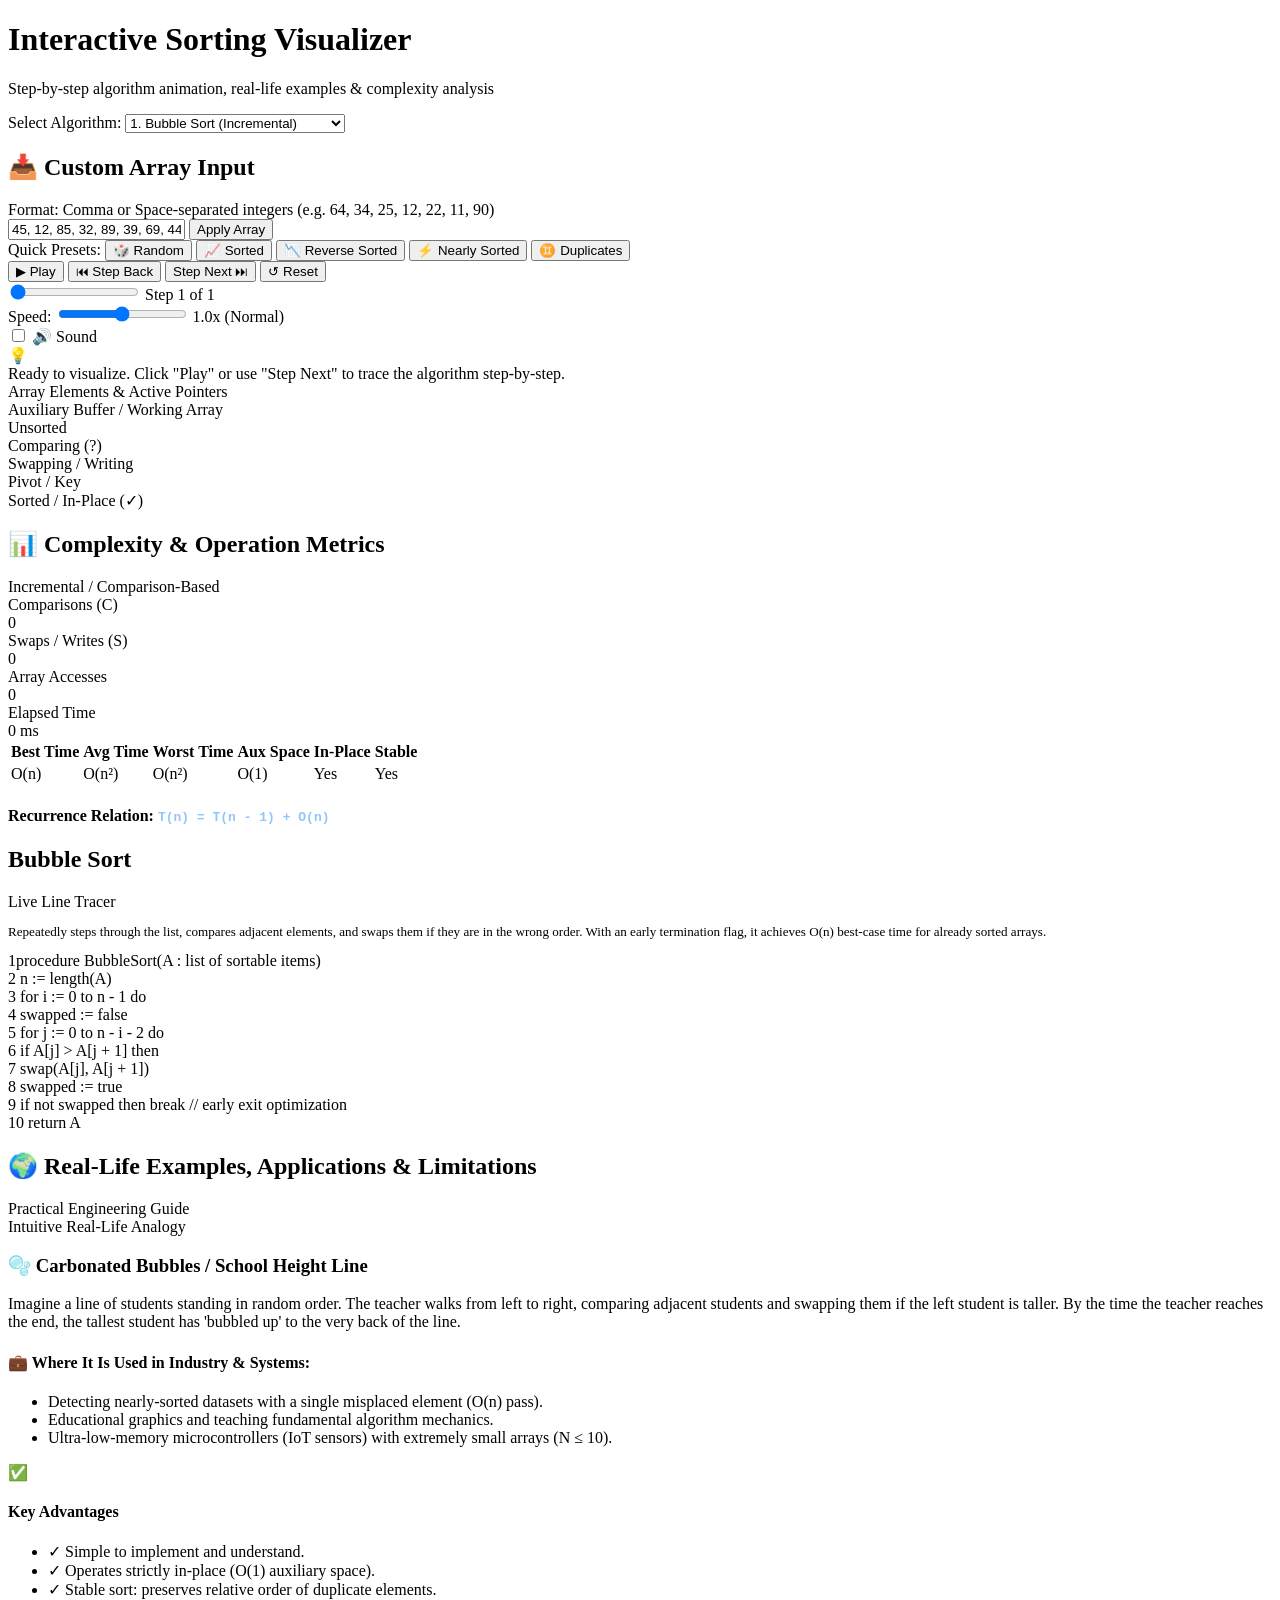
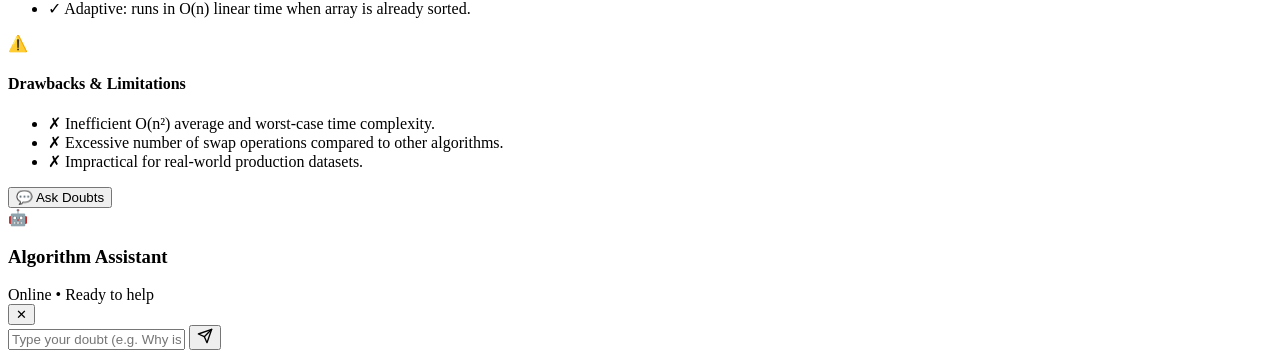
==== index.html @ 0fc467fa "Initial commit" ====
<!DOCTYPE html>
<html lang="en">
<head>
  <meta charset="UTF-8">
  <meta name="viewport" content="width=device-width, initial-scale=1.0">
  <title>Interactive Sorting Visualizer</title>
  <link rel="stylesheet" href="css/style.css">
</head>
<body>

  <!-- App Header -->
  <header class="app-header">
    <div class="brand-title">
      <div>
        <h1>Interactive Sorting Visualizer</h1>
        <p>Step-by-step algorithm animation, real-life examples & complexity analysis</p>
      </div>
    </div>

    <div class="algo-select-wrapper">
      <label for="algorithm-select">Select Algorithm:</label>
      <select id="algorithm-select" class="styled-select">
        <option value="bubble">1. Bubble Sort (Incremental)</option>
        <option value="selection">2. Selection Sort (In-Place)</option>
        <option value="insertion">3. Insertion Sort (Adaptive)</option>
        <option value="merge">4. Merge Sort (Divide & Conquer)</option>
        <option value="quick">5. Quick Sort (Partitioning)</option>
        <option value="heap">6. Heap Sort (Max-Heapify)</option>
      </select>
    </div>
  </header>

  <!-- Main Container -->
  <main class="main-content">

    <!-- 1. Custom Array Input Card -->
    <section class="tester-input-card">
      <div class="section-header">
        <h2>
          <span>📥 Custom Array Input</span>
        </h2>
        <span class="preset-label">Format: Comma or Space-separated integers (e.g. 64, 34, 25, 12, 22, 11, 90)</span>
      </div>

      <div class="input-row">
        <input 
          type="text" 
          id="custom-array-input" 
          class="styled-input" 
          placeholder="Enter numbers e.g. 45, 12, 85, 32, 89, 39, 69, 44, 1"
          spellcheck="false"
        />
        <button id="load-array-btn" class="btn-primary">
          <span>Apply Array</span>
        </button>
      </div>

      <!-- Presets for fast test cases -->
      <div class="presets-container">
        <span class="preset-label">Quick Presets:</span>
        <button id="preset-random" class="btn-preset">🎲 Random</button>
        <button id="preset-sorted" class="btn-preset">📈 Sorted</button>
        <button id="preset-reverse" class="btn-preset">📉 Reverse Sorted</button>
        <button id="preset-nearly" class="btn-preset">⚡ Nearly Sorted</button>
        <button id="preset-duplicates" class="btn-preset">♊ Duplicates</button>
      </div>

      <div id="input-error-msg" class="error-alert"></div>
    </section>

    <!-- 2. Interactive Control Toolbar -->
    <section class="controls-card">
      <div class="playback-group">
        <button id="play-pause-btn" class="btn-control btn-play">
          <span id="play-pause-icon">▶</span>
          <span id="play-pause-text">Play</span>
        </button>
        <button id="step-back-btn" class="btn-control" title="Step Backward (Previous Frame)">
          <span>⏮ Step Back</span>
        </button>
        <button id="step-forward-btn" class="btn-control" title="Step Forward (Next Frame)">
          <span>Step Next ⏭</span>
        </button>
        <button id="reset-btn" class="btn-control btn-reset" title="Reset array to initial state">
          <span>↺ Reset</span>
        </button>
      </div>

      <div class="scrubber-group">
        <input type="range" id="timeline-slider" class="timeline-slider" min="0" max="0" value="0" />
        <span id="step-counter-text" class="step-counter">Step 1 of 1</span>
      </div>

      <div class="settings-group">
        <div class="slider-field">
          <label for="speed-slider">Speed:</label>
          <input type="range" id="speed-slider" class="speed-slider" min="1" max="5" value="3" />
          <span id="speed-label" class="speed-label">1.0x (Normal)</span>
        </div>

        <label class="toggle-field">
          <input type="checkbox" id="sound-toggle" />
          <span>🔊 Sound</span>
        </label>
      </div>
    </section>

    <!-- 3. Live Step-by-Step Explanation Banner -->
    <section class="explanation-card">
      <span class="explanation-icon">💡</span>
      <div id="step-explanation-text" class="explanation-text">
        Ready to visualize. Click "Play" or use "Step Next" to trace the algorithm step-by-step.
      </div>
    </section>

    <!-- 4. Visualizer Stage (Number Cards & Pointers) -->
    <section class="stage-card">
      <div class="stage-title">Array Elements & Active Pointers</div>
      
      <!-- Main Array Container -->
      <div id="main-array-container" class="array-container">
        <!-- Rendered dynamically by visualizer.js -->
      </div>

      <!-- Auxiliary Array Container (for Merge Sort) -->
      <div id="aux-array-section" class="aux-array-section">
        <div class="aux-title">Auxiliary Buffer / Working Array</div>
        <div id="aux-array-container" class="array-container">
          <!-- Rendered dynamically during Merge Sort -->
        </div>
      </div>

      <!-- Stage Legend -->
      <div class="stage-legend">
        <div class="legend-item"><span class="legend-dot dot-default"></span> Unsorted</div>
        <div class="legend-item"><span class="legend-dot dot-comparing"></span> Comparing (?)</div>
        <div class="legend-item"><span class="legend-dot dot-swapping"></span> Swapping / Writing</div>
        <div class="legend-item"><span class="legend-dot dot-pivot"></span> Pivot / Key</div>
        <div class="legend-item"><span class="legend-dot dot-sorted"></span> Sorted / In-Place (✓)</div>
      </div>
    </section>

    <!-- 5. Metrics & Pseudocode Analysis Grid -->
    <section class="analysis-grid">
      
      <!-- Left Column: Live Counters & Theoretical Complexity -->
      <div class="analysis-card">
        <div class="section-header">
          <h2>📊 Complexity & Operation Metrics</h2>
          <span id="algo-category-badge" class="badge-tag badge-blue">Category</span>
        </div>

        <!-- Live Operations Metrics -->
        <div class="metrics-row">
          <div class="metric-box">
            <div class="metric-label">Comparisons (C)</div>
            <div id="metric-comparisons" class="metric-value">0</div>
          </div>
          <div class="metric-box">
            <div class="metric-label">Swaps / Writes (S)</div>
            <div id="metric-swaps" class="metric-value">0</div>
          </div>
          <div class="metric-box">
            <div class="metric-label">Array Accesses</div>
            <div id="metric-accesses" class="metric-value">0</div>
          </div>
          <div class="metric-box">
            <div class="metric-label">Elapsed Time</div>
            <div id="metric-time" class="metric-value">0 ms</div>
          </div>
        </div>

        <!-- Theoretical Big-O Table -->
        <div class="complexity-table-wrapper">
          <table class="complexity-table">
            <thead>
              <tr>
                <th>Best Time</th>
                <th>Avg Time</th>
                <th>Worst Time</th>
                <th>Aux Space</th>
                <th>In-Place</th>
                <th>Stable</th>
              </tr>
            </thead>
            <tbody>
              <tr>
                <td><span id="time-best-val" class="badge-tag badge-green">O(n)</span></td>
                <td><span id="time-avg-val" class="badge-tag badge-purple">O(n²)</span></td>
                <td><span id="time-worst-val" class="badge-tag badge-purple">O(n²)</span></td>
                <td><span id="space-worst-val" class="badge-tag badge-blue">O(1)</span></td>
                <td id="inplace-val">Yes</td>
                <td id="stable-val">Yes</td>
              </tr>
            </tbody>
          </table>
        </div>

        <!-- Recurrence & Analysis Points -->
        <div class="daa-analysis-box">
          <h4>Recurrence Relation: <span id="recurrence-val" style="color: #93c5fd; font-family: monospace;">T(n) = T(n-1) + O(n)</span></h4>
          <ul id="daa-analysis-list">
            <!-- Populated dynamically -->
          </ul>
        </div>
      </div>

      <!-- Right Column: Synchronized Pseudocode & Line Tracker -->
      <div class="analysis-card">
        <div class="section-header">
          <h2 id="algo-name-title">Algorithm Pseudocode</h2>
          <span class="badge-tag badge-purple">Live Line Tracer</span>
        </div>
        <p id="algo-description" style="font-size: 0.82rem; color: var(--text-muted); margin-bottom: 0.75rem;"></p>

        <!-- Pseudocode container -->
        <div id="pseudocode-lines-container" class="pseudocode-container">
          <!-- Lines rendered dynamically -->
        </div>
      </div>

    </section>

    <!-- 6. Real-Life Applications, Uses & Drawbacks Section -->
    <section class="real-life-section">
      <div class="section-header">
        <h2>
          <span>🌍 Real-Life Examples, Applications & Limitations</span>
        </h2>
        <span class="badge-tag badge-blue">Practical Engineering Guide</span>
      </div>

      <div class="real-life-grid">
        
        <!-- Left Column: Real-Life Analogy & Practical Uses -->
        <div class="real-life-card">
          <div class="analogy-header">
            <span class="analogy-badge">Intuitive Real-Life Analogy</span>
            <h3 id="real-life-analogy-title">🫧 Carbonated Bubbles / School Height Line</h3>
          </div>
          <p id="real-life-story" class="analogy-story-text">
            Imagine a line of students standing in random order...
          </p>

          <div class="practical-uses-box">
            <h4>💼 Where It Is Used in Industry & Systems:</h4>
            <ul id="practical-uses-list" class="uses-bullets">
              <!-- Populated dynamically -->
            </ul>
          </div>
        </div>

        <!-- Right Column: Advantages vs Drawbacks -->
        <div class="real-life-card">
          <div class="pros-cons-grid">
            
            <!-- Advantages -->
            <div class="pros-box">
              <div class="pros-header">
                <span class="pros-icon">✅</span>
                <h4>Key Advantages</h4>
              </div>
              <ul id="advantages-list" class="pros-list">
                <!-- Populated dynamically -->
              </ul>
            </div>

            <!-- Drawbacks -->
            <div class="cons-box">
              <div class="cons-header">
                <span class="cons-icon">⚠️</span>
                <h4>Drawbacks & Limitations</h4>
              </div>
              <ul id="drawbacks-list" class="cons-list">
                <!-- Populated dynamically -->
              </ul>
            </div>

          </div>
        </div>

      </div>
    </section>

  </main>

  <!-- Interactive Chatbot & Doubt-Solver Widget -->
  <button id="chatbot-launcher-btn" class="chatbot-launcher" title="Need help? Ask your algorithm doubts!">
    <span class="bot-icon">💬</span>
    <span>Ask Doubts</span>
    <span id="chatbot-unread-badge" class="unread-badge"></span>
  </button>

  <div id="chatbot-window" class="chatbot-window">
    <div class="chatbot-header">
      <div class="chatbot-header-info">
        <div class="chatbot-avatar">🤖</div>
        <div class="chatbot-header-title">
          <h3>Algorithm Assistant</h3>
          <span class="chatbot-status">Online • Ready to help</span>
        </div>
      </div>
      <button id="chatbot-close-btn" class="chatbot-close-btn" title="Close chat">✕</button>
    </div>

    <div id="chatbot-messages" class="chatbot-messages">
      <!-- Messages rendered dynamically -->
    </div>

    <div id="chatbot-suggestions" class="chatbot-suggestions">
      <!-- Dynamic doubt chips rendered here -->
    </div>

    <div class="chatbot-input-bar">
      <input 
        type="text" 
        id="chatbot-input" 
        class="chatbot-input" 
        placeholder="Type your doubt (e.g. Why is Quick Sort faster?)..." 
        autocomplete="off"
      />
      <button id="chatbot-send-btn" class="chatbot-send-btn" title="Send message">
        <svg width="16" height="16" viewBox="0 0 24 24" fill="none" stroke="currentColor" stroke-width="2" stroke-linecap="round" stroke-linejoin="round">
          <line x1="22" y1="2" x2="11" y2="13"></line>
          <polygon points="22 2 15 22 11 13 2 9 22 2"></polygon>
        </svg>
      </button>
    </div>
  </div>

  <!-- Toast Notification element -->
  <div id="toast-banner" class="toast-banner"></div>

  <!-- Scripts in dependency order -->
  <script src="js/complexityData.js"></script>
  <script src="js/pseudocode.js"></script>
  <script src="js/algorithms/bubbleSort.js"></script>
  <script src="js/algorithms/selectionSort.js"></script>
  <script src="js/algorithms/insertionSort.js"></script>
  <script src="js/algorithms/mergeSort.js"></script>
  <script src="js/algorithms/quickSort.js"></script>
  <script src="js/algorithms/heapSort.js"></script>
  <script src="js/visualizer.js"></script>
  <script src="js/chatbot.js"></script>
  <script src="js/app.js"></script>
</body>
</html>
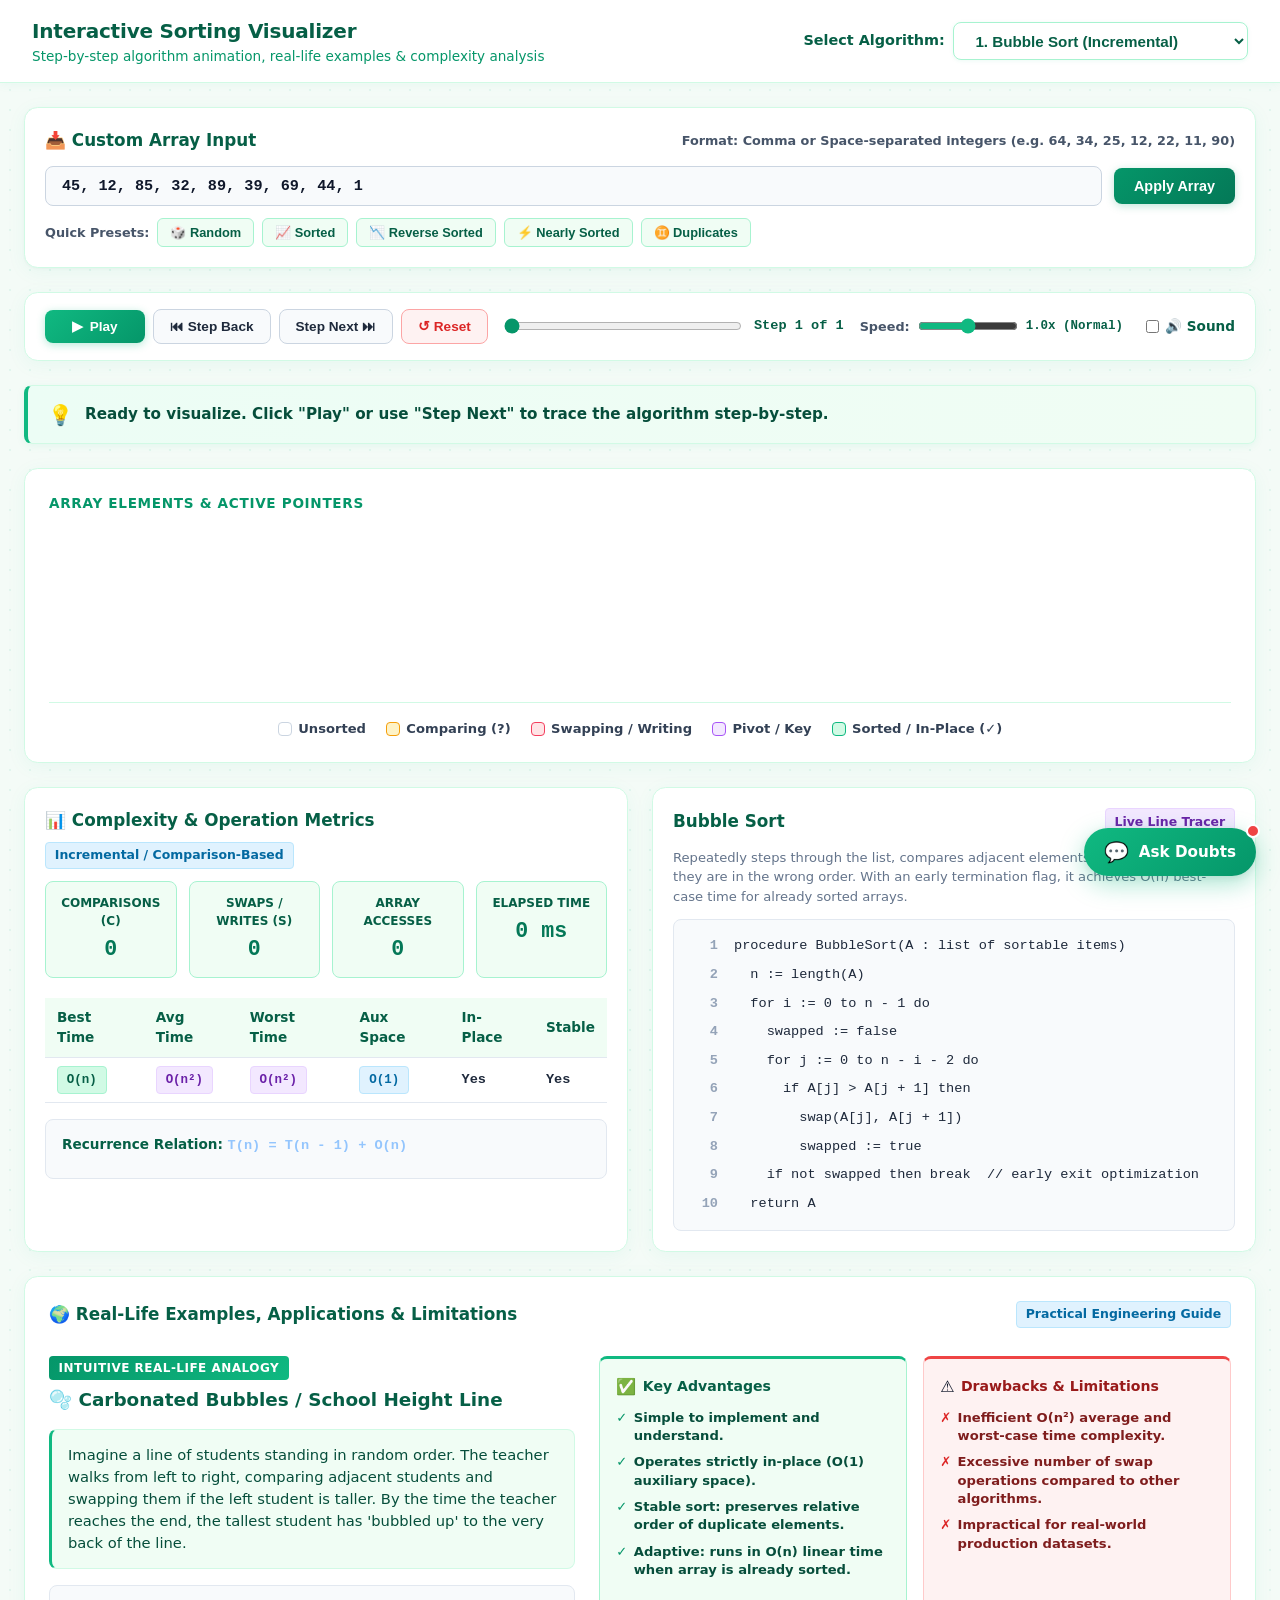
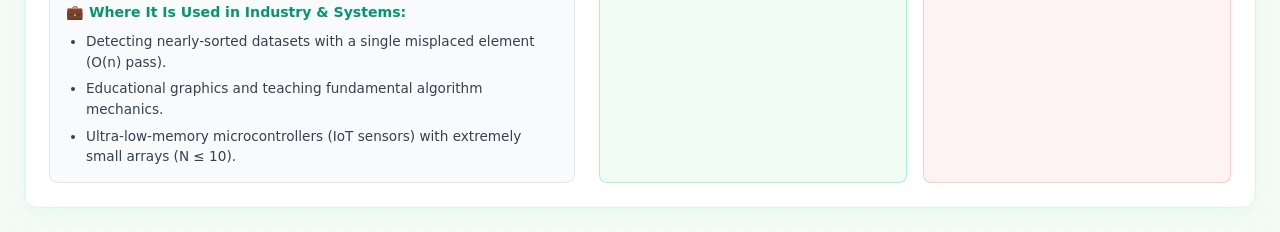
==== commit 6cfe20ae: "Fix stylesheet path" ====
--- a/index.html
+++ b/index.html
@@ -4,7 +4,7 @@
   <meta charset="UTF-8">
   <meta name="viewport" content="width=device-width, initial-scale=1.0">
   <title>Interactive Sorting Visualizer</title>
-  <link rel="stylesheet" href="css/style.css">
+  <link rel="stylesheet" href="./style.css">
 </head>
 <body>
 
--- a/style.css
+++ b/style.css
@@ -0,0 +1,1325 @@
+/* --- Global Reset & CSS Variables (White & Green Theme) --- */
+:root {
+  --bg-main: #f4fbf7;
+  --bg-card: #ffffff;
+  --bg-card-alt: #f0fdf4;
+  --bg-input: #f8fafc;
+  --border-color: #d1fae5;
+  --border-subtle: #e2e8f0;
+  --border-focus: #10b981;
+  
+  --text-main: #0f172a;
+  --text-muted: #64748b;
+  --text-accent: #059669;
+  --text-accent-hover: #047857;
+
+  /* State Colors for Number Cards (High Contrast & Vibrant) */
+  --state-default-bg: #ffffff;
+  --state-default-border: #cbd5e1;
+  --state-default-text: #0f172a;
+
+  --state-comparing-bg: #fef3c7;
+  --state-comparing-border: #f59e0b;
+  --state-comparing-text: #92400e;
+
+  --state-swapping-bg: #ffe4e6;
+  --state-swapping-border: #f43f5e;
+  --state-swapping-text: #9f1239;
+
+  --state-pivot-bg: #f3e8ff;
+  --state-pivot-border: #a855f7;
+  --state-pivot-text: #6b21a8;
+
+  --state-sorted-bg: #d1fae5;
+  --state-sorted-border: #10b981;
+  --state-sorted-text: #065f46;
+
+  --state-selected-bg: #ccfbf1;
+  --state-selected-border: #14b8a6;
+  --state-selected-text: #115e59;
+
+  --font-family: system-ui, -apple-system, BlinkMacSystemFont, "Segoe UI", Roboto, "Helvetica Neue", sans-serif;
+  --font-mono: ui-monospace, SFMono-Regular, Menlo, Monaco, Consolas, monospace;
+}
+
+* {
+  box-sizing: border-box;
+  margin: 0;
+  padding: 0;
+}
+
+body {
+  background-color: var(--bg-main);
+  background-image: radial-gradient(rgba(16, 185, 129, 0.08) 1px, transparent 1px);
+  background-size: 20px 20px;
+  color: var(--text-main);
+  font-family: var(--font-family);
+  min-height: 100vh;
+  line-height: 1.5;
+  overflow-x: hidden;
+}
+
+/* --- Layout Containers --- */
+.app-header {
+  background: rgba(255, 255, 255, 0.95);
+  border-bottom: 1px solid var(--border-color);
+  padding: 1rem 2rem;
+  display: flex;
+  justify-content: space-between;
+  align-items: center;
+  flex-wrap: wrap;
+  gap: 1rem;
+  position: sticky;
+  top: 0;
+  z-index: 100;
+  backdrop-filter: blur(10px);
+  box-shadow: 0 2px 10px rgba(16, 185, 129, 0.05);
+}
+
+.brand-title h1 {
+  font-size: 1.25rem;
+  font-weight: 800;
+  color: #065f46;
+  letter-spacing: -0.01em;
+}
+
+.brand-title p {
+  font-size: 0.85rem;
+  color: #059669;
+  font-weight: 500;
+}
+
+.algo-select-wrapper {
+  display: flex;
+  align-items: center;
+  gap: 0.5rem;
+}
+
+.algo-select-wrapper label {
+  font-size: 0.9rem;
+  font-weight: 700;
+  color: #065f46;
+}
+
+.styled-select {
+  background-color: #ffffff;
+  color: #065f46;
+  border: 1.5px solid #a7f3d0;
+  padding: 0.55rem 1.1rem;
+  border-radius: 0.5rem;
+  font-size: 0.95rem;
+  font-weight: 700;
+  cursor: pointer;
+  outline: none;
+  transition: all 0.2s ease;
+  box-shadow: 0 1px 4px rgba(16, 185, 129, 0.08);
+}
+
+.styled-select:focus {
+  border-color: var(--border-focus);
+  box-shadow: 0 0 0 3px rgba(16, 185, 129, 0.2);
+}
+
+.main-content {
+  max-width: 1400px;
+  margin: 0 auto;
+  padding: 1.5rem;
+  display: flex;
+  flex-direction: column;
+  gap: 1.5rem;
+}
+
+/* --- Custom Input Array Section --- */
+.tester-input-card {
+  background: var(--bg-card);
+  border: 1px solid var(--border-color);
+  border-radius: 0.85rem;
+  padding: 1.25rem;
+  box-shadow: 0 4px 20px rgba(16, 185, 129, 0.06), 0 1px 3px rgba(0, 0, 0, 0.03);
+}
+
+.section-header {
+  display: flex;
+  justify-content: space-between;
+  align-items: center;
+  margin-bottom: 0.75rem;
+  flex-wrap: wrap;
+  gap: 0.5rem;
+}
+
+.section-header h2 {
+  font-size: 1.05rem;
+  font-weight: 800;
+  color: #065f46;
+  display: flex;
+  align-items: center;
+  gap: 0.5rem;
+}
+
+.input-row {
+  display: flex;
+  gap: 0.75rem;
+  align-items: center;
+  flex-wrap: wrap;
+}
+
+.styled-input {
+  flex: 1;
+  min-width: 280px;
+  background-color: var(--bg-input);
+  border: 1.5px solid #cbd5e1;
+  color: var(--text-main);
+  padding: 0.65rem 1rem;
+  border-radius: 0.5rem;
+  font-family: var(--font-mono);
+  font-size: 0.95rem;
+  font-weight: 600;
+  outline: none;
+  transition: all 0.2s ease;
+}
+
+.styled-input:focus {
+  background-color: #ffffff;
+  border-color: var(--border-focus);
+  box-shadow: 0 0 0 3px rgba(16, 185, 129, 0.2);
+}
+
+.btn-primary {
+  background: linear-gradient(135deg, #059669 0%, #047857 100%);
+  color: #ffffff;
+  border: none;
+  padding: 0.65rem 1.25rem;
+  border-radius: 0.5rem;
+  font-weight: 700;
+  font-size: 0.9rem;
+  cursor: pointer;
+  transition: all 0.2s ease;
+  display: flex;
+  align-items: center;
+  gap: 0.4rem;
+  box-shadow: 0 2px 8px rgba(5, 150, 105, 0.25);
+}
+
+.btn-primary:hover {
+  background: linear-gradient(135deg, #10b981 0%, #059669 100%);
+  transform: translateY(-1px);
+  box-shadow: 0 4px 12px rgba(5, 150, 105, 0.35);
+}
+
+.presets-container {
+  display: flex;
+  align-items: center;
+  gap: 0.5rem;
+  margin-top: 0.75rem;
+  flex-wrap: wrap;
+}
+
+.preset-label {
+  font-size: 0.8rem;
+  color: #475569;
+  font-weight: 700;
+}
+
+.btn-preset {
+  background-color: #f0fdf4;
+  color: #065f46;
+  border: 1px solid #a7f3d0;
+  padding: 0.35rem 0.75rem;
+  border-radius: 0.375rem;
+  font-size: 0.8rem;
+  font-weight: 600;
+  cursor: pointer;
+  transition: all 0.15s ease;
+}
+
+.btn-preset:hover {
+  color: #ffffff;
+  border-color: #059669;
+  background-color: #059669;
+  transform: translateY(-1px);
+}
+
+.error-alert {
+  margin-top: 0.75rem;
+  padding: 0.5rem 0.75rem;
+  background-color: #fef2f2;
+  border: 1px solid #fecaca;
+  border-radius: 0.375rem;
+  color: #991b1b;
+  font-size: 0.85rem;
+  font-weight: 600;
+  display: none;
+}
+
+/* --- Control Toolbar --- */
+.controls-card {
+  background: var(--bg-card);
+  border: 1px solid var(--border-color);
+  border-radius: 0.85rem;
+  padding: 1rem 1.25rem;
+  display: flex;
+  justify-content: space-between;
+  align-items: center;
+  flex-wrap: wrap;
+  gap: 1rem;
+  box-shadow: 0 4px 20px rgba(16, 185, 129, 0.06);
+}
+
+.playback-group {
+  display: flex;
+  align-items: center;
+  gap: 0.5rem;
+}
+
+.btn-control {
+  background-color: #f8fafc;
+  border: 1.5px solid #cbd5e1;
+  color: #1e293b;
+  padding: 0.55rem 1rem;
+  border-radius: 0.5rem;
+  font-size: 0.85rem;
+  font-weight: 700;
+  cursor: pointer;
+  display: flex;
+  align-items: center;
+  gap: 0.4rem;
+  transition: all 0.2s ease;
+}
+
+.btn-control:hover {
+  background-color: #f0fdf4;
+  border-color: #10b981;
+  color: #065f46;
+}
+
+.btn-play {
+  background: linear-gradient(135deg, #10b981 0%, #059669 100%);
+  color: #ffffff;
+  border: none;
+  min-width: 100px;
+  justify-content: center;
+  box-shadow: 0 2px 8px rgba(16, 185, 129, 0.3);
+}
+
+.btn-play:hover {
+  background: linear-gradient(135deg, #34d399 0%, #059669 100%);
+  color: #ffffff;
+}
+
+.btn-play.btn-playing {
+  background: linear-gradient(135deg, #d97706 0%, #b45309 100%);
+}
+
+.btn-reset {
+  color: #dc2626;
+  border-color: #fca5a5;
+  background-color: #fef2f2;
+}
+
+.btn-reset:hover {
+  border-color: #dc2626;
+  background-color: #fee2e2;
+  color: #991b1b;
+}
+
+.scrubber-group {
+  display: flex;
+  align-items: center;
+  gap: 0.75rem;
+  flex: 1;
+  min-width: 250px;
+}
+
+.timeline-slider {
+  flex: 1;
+  accent-color: #059669;
+  cursor: pointer;
+}
+
+.step-counter {
+  font-family: var(--font-mono);
+  font-size: 0.85rem;
+  font-weight: 700;
+  color: #065f46;
+  white-space: nowrap;
+}
+
+.settings-group {
+  display: flex;
+  align-items: center;
+  gap: 1.25rem;
+}
+
+.slider-field {
+  display: flex;
+  align-items: center;
+  gap: 0.5rem;
+}
+
+.slider-field label {
+  font-size: 0.8rem;
+  color: #475569;
+  font-weight: 700;
+}
+
+.speed-slider {
+  width: 100px;
+  accent-color: #10b981;
+  cursor: pointer;
+}
+
+.speed-label {
+  font-family: var(--font-mono);
+  font-size: 0.78rem;
+  font-weight: 700;
+  color: #065f46;
+  min-width: 100px;
+}
+
+.toggle-field {
+  display: flex;
+  align-items: center;
+  gap: 0.4rem;
+  font-size: 0.85rem;
+  font-weight: 700;
+  color: #065f46;
+  cursor: pointer;
+}
+
+.toggle-field input {
+  accent-color: #059669;
+  cursor: pointer;
+}
+
+/* --- Live Explanation Card --- */
+.explanation-card {
+  background: linear-gradient(90deg, #ecfdf5 0%, #f0fdf4 100%);
+  border-left: 4px solid #10b981;
+  border-right: 1px solid var(--border-color);
+  border-top: 1px solid var(--border-color);
+  border-bottom: 1px solid var(--border-color);
+  border-radius: 0.5rem;
+  padding: 0.85rem 1.25rem;
+  display: flex;
+  align-items: center;
+  gap: 0.75rem;
+  box-shadow: 0 2px 8px rgba(16, 185, 129, 0.08);
+}
+
+.explanation-icon {
+  font-size: 1.25rem;
+}
+
+.explanation-text {
+  font-size: 0.95rem;
+  color: #064e3b;
+  font-weight: 600;
+}
+
+/* --- Visualizer Stage --- */
+.stage-card {
+  background: var(--bg-card);
+  border: 1px solid var(--border-color);
+  border-radius: 0.85rem;
+  padding: 1.5rem;
+  min-height: 280px;
+  display: flex;
+  flex-direction: column;
+  justify-content: center;
+  gap: 1.5rem;
+  position: relative;
+  box-shadow: 0 4px 20px rgba(16, 185, 129, 0.06);
+}
+
+.stage-title {
+  font-size: 0.85rem;
+  text-transform: uppercase;
+  letter-spacing: 0.05em;
+  color: #059669;
+  font-weight: 800;
+}
+
+.array-container {
+  display: flex;
+  flex-wrap: wrap;
+  justify-content: center;
+  align-items: flex-end;
+  gap: 12px;
+  padding: 1rem 0.5rem;
+  min-height: 140px;
+}
+
+.num-card {
+  display: flex;
+  flex-direction: column;
+  align-items: center;
+  position: relative;
+  transition: all 0.25s cubic-bezier(0.4, 0, 0.2, 1);
+}
+
+.pointer-badges-container {
+  min-height: 28px;
+  display: flex;
+  flex-direction: column;
+  align-items: center;
+  gap: 2px;
+  margin-bottom: 6px;
+}
+
+.pointer-badge {
+  font-family: var(--font-mono);
+  font-size: 0.72rem;
+  font-weight: 800;
+  padding: 2px 8px;
+  border-radius: 4px;
+  color: #ffffff;
+  white-space: nowrap;
+  animation: bounceIn 0.3s ease-out;
+  box-shadow: 0 2px 6px rgba(0, 0, 0, 0.15);
+}
+
+@keyframes bounceIn {
+  0% { transform: translateY(-8px); opacity: 0; }
+  100% { transform: translateY(0); opacity: 1; }
+}
+
+.badge-blue { background: #0284c7; }
+.badge-amber { background: #d97706; }
+.badge-rose { background: #e11d48; }
+.badge-purple { background: #7c3aed; }
+.badge-emerald { background: #059669; }
+.badge-cyan { background: #0891b2; }
+
+/* The Number Card Tile */
+.card-value {
+  width: 58px;
+  height: 58px;
+  display: flex;
+  align-items: center;
+  justify-content: center;
+  border-radius: 0.75rem;
+  font-family: var(--font-mono);
+  font-size: 1.3rem;
+  font-weight: 800;
+  border: 2px solid var(--state-default-border);
+  background-color: var(--state-default-bg);
+  color: var(--state-default-text);
+  box-shadow: 0 3px 10px rgba(0, 0, 0, 0.06);
+  transition: all 0.2s ease;
+  user-select: none;
+}
+
+.card-index {
+  font-family: var(--font-mono);
+  font-size: 0.78rem;
+  color: #64748b;
+  margin-top: 6px;
+  font-weight: 700;
+}
+
+/* Card States */
+.state-default .card-value {
+  background-color: var(--state-default-bg);
+  border-color: var(--state-default-border);
+  color: var(--state-default-text);
+}
+
+.state-comparing .card-value {
+  background-color: var(--state-comparing-bg);
+  border-color: var(--state-comparing-border);
+  color: var(--state-comparing-text);
+  transform: translateY(-6px) scale(1.08);
+  box-shadow: 0 6px 16px rgba(245, 158, 11, 0.35);
+}
+
+.state-swapping .card-value {
+  background-color: var(--state-swapping-bg);
+  border-color: var(--state-swapping-border);
+  color: var(--state-swapping-text);
+  transform: translateY(-8px) scale(1.12);
+  box-shadow: 0 8px 20px rgba(244, 63, 94, 0.4);
+}
+
+.state-pivot .card-value {
+  background-color: var(--state-pivot-bg);
+  border-color: var(--state-pivot-border);
+  color: var(--state-pivot-text);
+  transform: translateY(-4px) scale(1.05);
+  box-shadow: 0 4px 14px rgba(168, 85, 247, 0.35);
+}
+
+.state-sorted .card-value {
+  background-color: var(--state-sorted-bg);
+  border-color: var(--state-sorted-border);
+  color: var(--state-sorted-text);
+  box-shadow: 0 3px 12px rgba(16, 185, 129, 0.35);
+}
+
+.state-selected .card-value {
+  background-color: var(--state-selected-bg);
+  border-color: var(--state-selected-border);
+  color: var(--state-selected-text);
+  transform: translateY(-4px);
+}
+
+.state-dimmed {
+  opacity: 0.35;
+}
+
+/* Auxiliary Array Section */
+.aux-array-section {
+  border-top: 1px dashed #cbd5e1;
+  padding-top: 1rem;
+  margin-top: 0.5rem;
+  display: none;
+}
+
+.aux-title {
+  font-size: 0.8rem;
+  text-transform: uppercase;
+  letter-spacing: 0.05em;
+  color: #059669;
+  font-weight: 800;
+  margin-bottom: 0.5rem;
+}
+
+.aux-card .card-value {
+  width: 48px;
+  height: 48px;
+  font-size: 1.1rem;
+  background-color: #f0fdf4;
+  border-color: #10b981;
+  color: #065f46;
+}
+
+/* Legend */
+.stage-legend {
+  display: flex;
+  justify-content: center;
+  align-items: center;
+  gap: 1.25rem;
+  flex-wrap: wrap;
+  border-top: 1px solid var(--border-color);
+  padding-top: 1rem;
+}
+
+.legend-item {
+  display: flex;
+  align-items: center;
+  gap: 0.4rem;
+  font-size: 0.82rem;
+  color: #334155;
+  font-weight: 600;
+}
+
+.legend-dot {
+  width: 14px;
+  height: 14px;
+  border-radius: 4px;
+}
+
+.dot-default { background-color: #ffffff; border: 1.5px solid #cbd5e1; }
+.dot-comparing { background-color: var(--state-comparing-bg); border: 1.5px solid var(--state-comparing-border); }
+.dot-swapping { background-color: var(--state-swapping-bg); border: 1.5px solid var(--state-swapping-border); }
+.dot-pivot { background-color: var(--state-pivot-bg); border: 1.5px solid var(--state-pivot-border); }
+.dot-sorted { background-color: var(--state-sorted-bg); border: 1.5px solid var(--state-sorted-border); }
+
+/* --- Metrics & Analysis Section (2 Column Grid) --- */
+.analysis-grid {
+  display: grid;
+  grid-template-columns: 1fr 1fr;
+  gap: 1.5rem;
+}
+
+@media (max-width: 900px) {
+  .analysis-grid {
+    grid-template-columns: 1fr;
+  }
+}
+
+.analysis-card {
+  background: var(--bg-card);
+  border: 1px solid var(--border-color);
+  border-radius: 0.85rem;
+  padding: 1.25rem;
+  box-shadow: 0 4px 20px rgba(16, 185, 129, 0.06);
+}
+
+/* Live Metrics Grid */
+.metrics-row {
+  display: grid;
+  grid-template-columns: repeat(4, 1fr);
+  gap: 0.75rem;
+  margin-bottom: 1.25rem;
+}
+
+.metric-box {
+  background: #f0fdf4;
+  border: 1px solid #a7f3d0;
+  border-radius: 0.5rem;
+  padding: 0.75rem;
+  text-align: center;
+}
+
+.metric-label {
+  font-size: 0.75rem;
+  color: #065f46;
+  font-weight: 700;
+  text-transform: uppercase;
+}
+
+.metric-value {
+  font-family: var(--font-mono);
+  font-size: 1.35rem;
+  font-weight: 800;
+  color: #047857;
+  margin-top: 0.2rem;
+}
+
+/* Complexity Table */
+.complexity-table-wrapper {
+  margin-top: 0.75rem;
+}
+
+.complexity-table {
+  width: 100%;
+  border-collapse: collapse;
+  font-size: 0.85rem;
+  margin-bottom: 1rem;
+}
+
+.complexity-table th,
+.complexity-table td {
+  padding: 0.55rem 0.75rem;
+  text-align: left;
+  border-bottom: 1px solid #e2e8f0;
+}
+
+.complexity-table th {
+  color: #065f46;
+  font-weight: 700;
+  background-color: #f0fdf4;
+}
+
+.complexity-table td {
+  font-family: var(--font-mono);
+  font-weight: 700;
+  color: #1e293b;
+}
+
+.badge-tag {
+  display: inline-block;
+  padding: 0.2rem 0.55rem;
+  border-radius: 0.25rem;
+  font-size: 0.78rem;
+  font-weight: 700;
+}
+
+.badge-green { background: #d1fae5; color: #065f46; border: 1px solid #a7f3d0; }
+.badge-blue { background: #e0f2fe; color: #0369a1; border: 1px solid #bae6fd; }
+.badge-purple { background: #f3e8ff; color: #6b21a8; border: 1px solid #e9d5ff; }
+
+/* Analysis Bullet points */
+.daa-analysis-box {
+  background: #f8fafc;
+  border-radius: 0.5rem;
+  padding: 0.85rem 1rem;
+  border: 1px solid #e2e8f0;
+}
+
+.daa-analysis-box h4 {
+  font-size: 0.85rem;
+  color: #065f46;
+  margin-bottom: 0.5rem;
+  font-weight: 800;
+}
+
+.daa-analysis-box ul {
+  padding-left: 1.25rem;
+  font-size: 0.84rem;
+  color: #334155;
+  display: flex;
+  flex-direction: column;
+  gap: 0.35rem;
+}
+
+/* Pseudocode Panel */
+.pseudocode-container {
+  background: #f8fafc;
+  border: 1px solid #e2e8f0;
+  border-radius: 0.5rem;
+  padding: 0.75rem;
+  font-family: var(--font-mono);
+  font-size: 0.85rem;
+  max-height: 380px;
+  overflow-y: auto;
+}
+
+.pseudo-line {
+  display: flex;
+  gap: 1rem;
+  padding: 0.3rem 0.5rem;
+  border-radius: 0.25rem;
+  transition: all 0.15s ease;
+  line-height: 1.4;
+}
+
+.pseudo-num {
+  color: #94a3b8;
+  width: 24px;
+  text-align: right;
+  user-select: none;
+  font-weight: 600;
+}
+
+.pseudo-code {
+  color: #1e293b;
+  white-space: pre-wrap;
+  font-weight: 500;
+}
+
+.pseudo-line.active-line {
+  background-color: #d1fae5;
+  border-left: 3px solid #10b981;
+}
+
+.pseudo-line.active-line .pseudo-num {
+  color: #065f46;
+  font-weight: 800;
+}
+
+.pseudo-line.active-line .pseudo-code {
+  color: #064e3b;
+  font-weight: 800;
+}
+
+/* ==========================================================================
+   Real-Life Applications, Uses & Drawbacks Styles (White & Green)
+   ========================================================================== */
+.real-life-section {
+  background: var(--bg-card);
+  border: 1px solid var(--border-color);
+  border-radius: 0.85rem;
+  padding: 1.5rem;
+  box-shadow: 0 4px 20px rgba(16, 185, 129, 0.06);
+  display: flex;
+  flex-direction: column;
+  gap: 1rem;
+}
+
+.real-life-grid {
+  display: grid;
+  grid-template-columns: 1fr 1.2fr;
+  gap: 1.5rem;
+}
+
+@media (max-width: 960px) {
+  .real-life-grid {
+    grid-template-columns: 1fr;
+  }
+}
+
+.real-life-card {
+  display: flex;
+  flex-direction: column;
+  gap: 1rem;
+}
+
+.analogy-header {
+  display: flex;
+  flex-direction: column;
+  gap: 0.35rem;
+}
+
+.analogy-badge {
+  background: linear-gradient(135deg, #059669 0%, #10b981 100%);
+  color: #ffffff;
+  font-size: 0.75rem;
+  font-weight: 800;
+  padding: 0.2rem 0.6rem;
+  border-radius: 0.25rem;
+  width: fit-content;
+  text-transform: uppercase;
+  letter-spacing: 0.04em;
+}
+
+.analogy-header h3 {
+  font-size: 1.15rem;
+  color: #065f46;
+  font-weight: 800;
+}
+
+.analogy-story-text {
+  background: #f0fdf4;
+  border-left: 3px solid #10b981;
+  border-top: 1px solid #d1fae5;
+  border-bottom: 1px solid #d1fae5;
+  border-right: 1px solid #d1fae5;
+  padding: 0.85rem 1rem;
+  border-radius: 0.5rem;
+  font-size: 0.92rem;
+  color: #064e3b;
+  line-height: 1.5;
+  font-weight: 500;
+}
+
+.practical-uses-box {
+  background: #f8fafc;
+  border: 1px solid #e2e8f0;
+  border-radius: 0.5rem;
+  padding: 1rem;
+}
+
+.practical-uses-box h4 {
+  font-size: 0.88rem;
+  color: #059669;
+  margin-bottom: 0.5rem;
+  font-weight: 800;
+}
+
+.uses-bullets {
+  padding-left: 1.25rem;
+  font-size: 0.85rem;
+  color: #334155;
+  display: flex;
+  flex-direction: column;
+  gap: 0.4rem;
+  font-weight: 500;
+}
+
+/* Pros vs Cons */
+.pros-cons-grid {
+  display: grid;
+  grid-template-columns: 1fr 1fr;
+  gap: 1rem;
+  height: 100%;
+}
+
+@media (max-width: 600px) {
+  .pros-cons-grid {
+    grid-template-columns: 1fr;
+  }
+}
+
+.pros-box, .cons-box {
+  border-radius: 0.5rem;
+  padding: 1rem;
+  display: flex;
+  flex-direction: column;
+  gap: 0.6rem;
+}
+
+.pros-box {
+  background: #f0fdf4;
+  border: 1px solid #a7f3d0;
+  border-top: 3px solid #10b981;
+}
+
+.cons-box {
+  background: #fef2f2;
+  border: 1px solid #fecaca;
+  border-top: 3px solid #ef4444;
+}
+
+.pros-header, .cons-header {
+  display: flex;
+  align-items: center;
+  gap: 0.4rem;
+}
+
+.pros-header h4 {
+  font-size: 0.88rem;
+  color: #065f46;
+  font-weight: 800;
+}
+
+.cons-header h4 {
+  font-size: 0.88rem;
+  color: #991b1b;
+  font-weight: 800;
+}
+
+.pros-list, .cons-list {
+  list-style: none;
+  font-size: 0.82rem;
+  display: flex;
+  flex-direction: column;
+  gap: 0.5rem;
+}
+
+.pros-list li {
+  color: #064e3b;
+  display: flex;
+  align-items: flex-start;
+  gap: 0.4rem;
+  line-height: 1.4;
+  font-weight: 600;
+}
+
+.cons-list li {
+  color: #7f1d1d;
+  display: flex;
+  align-items: flex-start;
+  gap: 0.4rem;
+  line-height: 1.4;
+  font-weight: 600;
+}
+
+.icon-check {
+  color: #059669;
+  font-weight: 800;
+}
+
+.icon-cross {
+  color: #dc2626;
+  font-weight: 800;
+}
+
+/* ==========================================================================
+   Chatbot Widget Styles (White & Green Theme)
+   ========================================================================== */
+.chatbot-launcher {
+  position: fixed;
+  bottom: 24px;
+  right: 24px;
+  z-index: 9999;
+  background: linear-gradient(135deg, #10b981 0%, #059669 100%);
+  color: #ffffff;
+  border: none;
+  border-radius: 9999px;
+  padding: 12px 20px;
+  display: flex;
+  align-items: center;
+  gap: 10px;
+  font-size: 0.95rem;
+  font-weight: 800;
+  font-family: var(--font-family);
+  cursor: pointer;
+  box-shadow: 0 8px 24px rgba(16, 185, 129, 0.35), 0 2px 8px rgba(0, 0, 0, 0.08);
+  transition: all 0.3s cubic-bezier(0.4, 0, 0.2, 1);
+  outline: none;
+}
+
+.chatbot-launcher:hover {
+  transform: translateY(-3px) scale(1.03);
+  box-shadow: 0 12px 30px rgba(16, 185, 129, 0.45), 0 4px 12px rgba(0, 0, 0, 0.12);
+}
+
+.chatbot-launcher.active {
+  background: #ffffff;
+  border: 1.5px solid #10b981;
+  color: #065f46;
+  box-shadow: 0 4px 16px rgba(16, 185, 129, 0.2);
+}
+
+.chatbot-launcher .bot-icon {
+  font-size: 1.25rem;
+  display: flex;
+  align-items: center;
+  justify-content: center;
+}
+
+.unread-badge {
+  position: absolute;
+  top: -4px;
+  right: -4px;
+  width: 14px;
+  height: 14px;
+  background-color: #ef4444;
+  border: 2px solid #ffffff;
+  border-radius: 50%;
+  animation: pulseDot 2s infinite;
+}
+
+@keyframes pulseDot {
+  0%, 100% { transform: scale(1); opacity: 1; }
+  50% { transform: scale(1.3); opacity: 0.7; }
+}
+
+.chatbot-window {
+  position: fixed;
+  bottom: 84px;
+  right: 24px;
+  width: 390px;
+  max-width: calc(100vw - 32px);
+  height: 540px;
+  max-height: calc(100vh - 110px);
+  background: #ffffff;
+  border: 1px solid var(--border-color);
+  border-radius: 16px;
+  box-shadow: 0 20px 40px rgba(0, 0, 0, 0.15), 0 0 20px rgba(16, 185, 129, 0.1);
+  display: flex;
+  flex-direction: column;
+  z-index: 9999;
+  overflow: hidden;
+  opacity: 0;
+  transform: translateY(20px) scale(0.95);
+  pointer-events: none;
+  transition: all 0.3s cubic-bezier(0.16, 1, 0.3, 1);
+}
+
+.chatbot-window.open {
+  opacity: 1;
+  transform: translateY(0) scale(1);
+  pointer-events: auto;
+}
+
+.chatbot-header {
+  background: linear-gradient(90deg, #ecfdf5 0%, #d1fae5 100%);
+  border-bottom: 1px solid #a7f3d0;
+  padding: 12px 16px;
+  display: flex;
+  justify-content: space-between;
+  align-items: center;
+}
+
+.chatbot-header-info {
+  display: flex;
+  align-items: center;
+  gap: 10px;
+}
+
+.chatbot-avatar {
+  width: 36px;
+  height: 36px;
+  background: linear-gradient(135deg, #10b981 0%, #059669 100%);
+  border-radius: 10px;
+  display: flex;
+  align-items: center;
+  justify-content: center;
+  font-size: 1.15rem;
+  box-shadow: 0 2px 8px rgba(16, 185, 129, 0.3);
+}
+
+.chatbot-header-title h3 {
+  font-size: 0.95rem;
+  font-weight: 800;
+  color: #064e3b;
+  line-height: 1.2;
+}
+
+.chatbot-status {
+  font-size: 0.72rem;
+  color: #059669;
+  font-weight: 700;
+  display: flex;
+  align-items: center;
+  gap: 4px;
+}
+
+.chatbot-status::before {
+  content: "";
+  display: inline-block;
+  width: 6px;
+  height: 6px;
+  background-color: #10b981;
+  border-radius: 50%;
+}
+
+.chatbot-close-btn {
+  background: rgba(0, 0, 0, 0.05);
+  border: 1px solid rgba(0, 0, 0, 0.1);
+  color: #475569;
+  width: 28px;
+  height: 28px;
+  border-radius: 8px;
+  display: flex;
+  align-items: center;
+  justify-content: center;
+  cursor: pointer;
+  font-size: 1rem;
+  transition: all 0.2s ease;
+}
+
+.chatbot-close-btn:hover {
+  background: #fee2e2;
+  border-color: #ef4444;
+  color: #991b1b;
+}
+
+.chatbot-messages {
+  flex: 1;
+  padding: 16px;
+  overflow-y: auto;
+  display: flex;
+  flex-direction: column;
+  gap: 12px;
+  background: #f8fafc;
+}
+
+.chatbot-messages::-webkit-scrollbar { width: 6px; }
+.chatbot-messages::-webkit-scrollbar-thumb { background: #cbd5e1; border-radius: 3px; }
+
+.chat-msg {
+  max-width: 85%;
+  padding: 10px 14px;
+  font-size: 0.88rem;
+  line-height: 1.45;
+  word-break: break-word;
+  animation: fadeInMsg 0.25s ease-out;
+}
+
+@keyframes fadeInMsg {
+  0% { opacity: 0; transform: translateY(6px); }
+  100% { opacity: 1; transform: translateY(0); }
+}
+
+.msg-user {
+  align-self: flex-end;
+  background: linear-gradient(135deg, #059669 0%, #047857 100%);
+  color: #ffffff;
+  border-radius: 14px 14px 2px 14px;
+  box-shadow: 0 4px 12px rgba(5, 150, 105, 0.2);
+  font-weight: 600;
+}
+
+.msg-bot {
+  align-self: flex-start;
+  background: #ffffff;
+  color: #1e293b;
+  border: 1px solid #cbd5e1;
+  border-radius: 14px 14px 14px 2px;
+  box-shadow: 0 2px 8px rgba(0, 0, 0, 0.04);
+}
+
+.msg-bot strong { color: #065f46; font-weight: 800; }
+.msg-bot code {
+  background: #f0fdf4;
+  color: #065f46;
+  padding: 2px 5px;
+  border-radius: 4px;
+  font-family: var(--font-mono);
+  font-size: 0.8rem;
+  font-weight: 700;
+  border: 1px solid #a7f3d0;
+}
+
+.typing-indicator-msg {
+  display: flex;
+  align-items: center;
+  gap: 4px;
+  padding: 10px 16px;
+}
+
+.typing-indicator-msg .dot {
+  width: 6px;
+  height: 6px;
+  background-color: #10b981;
+  border-radius: 50%;
+  animation: bounceDot 1.4s infinite ease-in-out;
+}
+
+.typing-indicator-msg .dot:nth-child(2) { animation-delay: 0.2s; }
+.typing-indicator-msg .dot:nth-child(3) { animation-delay: 0.4s; }
+
+@keyframes bounceDot {
+  0%, 80%, 100% { transform: scale(0.6); opacity: 0.4; }
+  40% { transform: scale(1.1); opacity: 1; }
+}
+
+.chatbot-suggestions {
+  display: flex;
+  gap: 6px;
+  padding: 8px 14px;
+  background: #ffffff;
+  border-top: 1px solid var(--border-color);
+  overflow-x: auto;
+  white-space: nowrap;
+}
+
+.chatbot-suggestions::-webkit-scrollbar { height: 4px; }
+.chatbot-suggestions::-webkit-scrollbar-thumb { background: #cbd5e1; border-radius: 2px; }
+
+.suggestion-chip {
+  background: #f0fdf4;
+  border: 1px solid #a7f3d0;
+  color: #065f46;
+  padding: 5px 10px;
+  border-radius: 20px;
+  font-size: 0.75rem;
+  font-weight: 700;
+  cursor: pointer;
+  transition: all 0.2s ease;
+  flex-shrink: 0;
+}
+
+.suggestion-chip:hover {
+  background: #059669;
+  border-color: #059669;
+  color: #ffffff;
+  transform: translateY(-1px);
+}
+
+.chatbot-input-bar {
+  display: flex;
+  align-items: center;
+  gap: 8px;
+  padding: 10px 14px;
+  background: #ffffff;
+  border-top: 1px solid var(--border-color);
+}
+
+.chatbot-input {
+  flex: 1;
+  background: #f8fafc;
+  border: 1.5px solid #cbd5e1;
+  color: #0f172a;
+  padding: 8px 12px;
+  border-radius: 8px;
+  font-size: 0.88rem;
+  font-weight: 600;
+  outline: none;
+  transition: all 0.2s ease;
+  font-family: var(--font-family);
+}
+
+.chatbot-input:focus {
+  background: #ffffff;
+  border-color: var(--border-focus);
+  box-shadow: 0 0 0 2px rgba(16, 185, 129, 0.2);
+}
+
+.chatbot-send-btn {
+  background: linear-gradient(135deg, #10b981 0%, #059669 100%);
+  color: #ffffff;
+  border: none;
+  width: 36px;
+  height: 36px;
+  border-radius: 8px;
+  display: flex;
+  align-items: center;
+  justify-content: center;
+  cursor: pointer;
+  transition: all 0.2s ease;
+  box-shadow: 0 2px 6px rgba(16, 185, 129, 0.3);
+}
+
+.chatbot-send-btn:hover {
+  background: linear-gradient(135deg, #34d399 0%, #059669 100%);
+  transform: translateY(-1px);
+}
+
+.toast-banner {
+  position: fixed;
+  bottom: 2rem;
+  right: 2rem;
+  padding: 0.75rem 1.25rem;
+  border-radius: 0.5rem;
+  font-size: 0.9rem;
+  font-weight: 700;
+  box-shadow: 0 10px 25px rgba(0, 0, 0, 0.15);
+  opacity: 0;
+  transform: translateY(20px);
+  transition: all 0.3s ease;
+  pointer-events: none;
+  z-index: 1000;
+}
+
+.toast-banner.show {
+  opacity: 1;
+  transform: translateY(0);
+}
+
+.toast-success { background-color: #d1fae5; color: #065f46; border: 1px solid #10b981; }
+.toast-error { background-color: #fee2e2; color: #991b1b; border: 1px solid #ef4444; }
+.toast-info { background-color: #e0f2fe; color: #0369a1; border: 1px solid #38bdf8; }
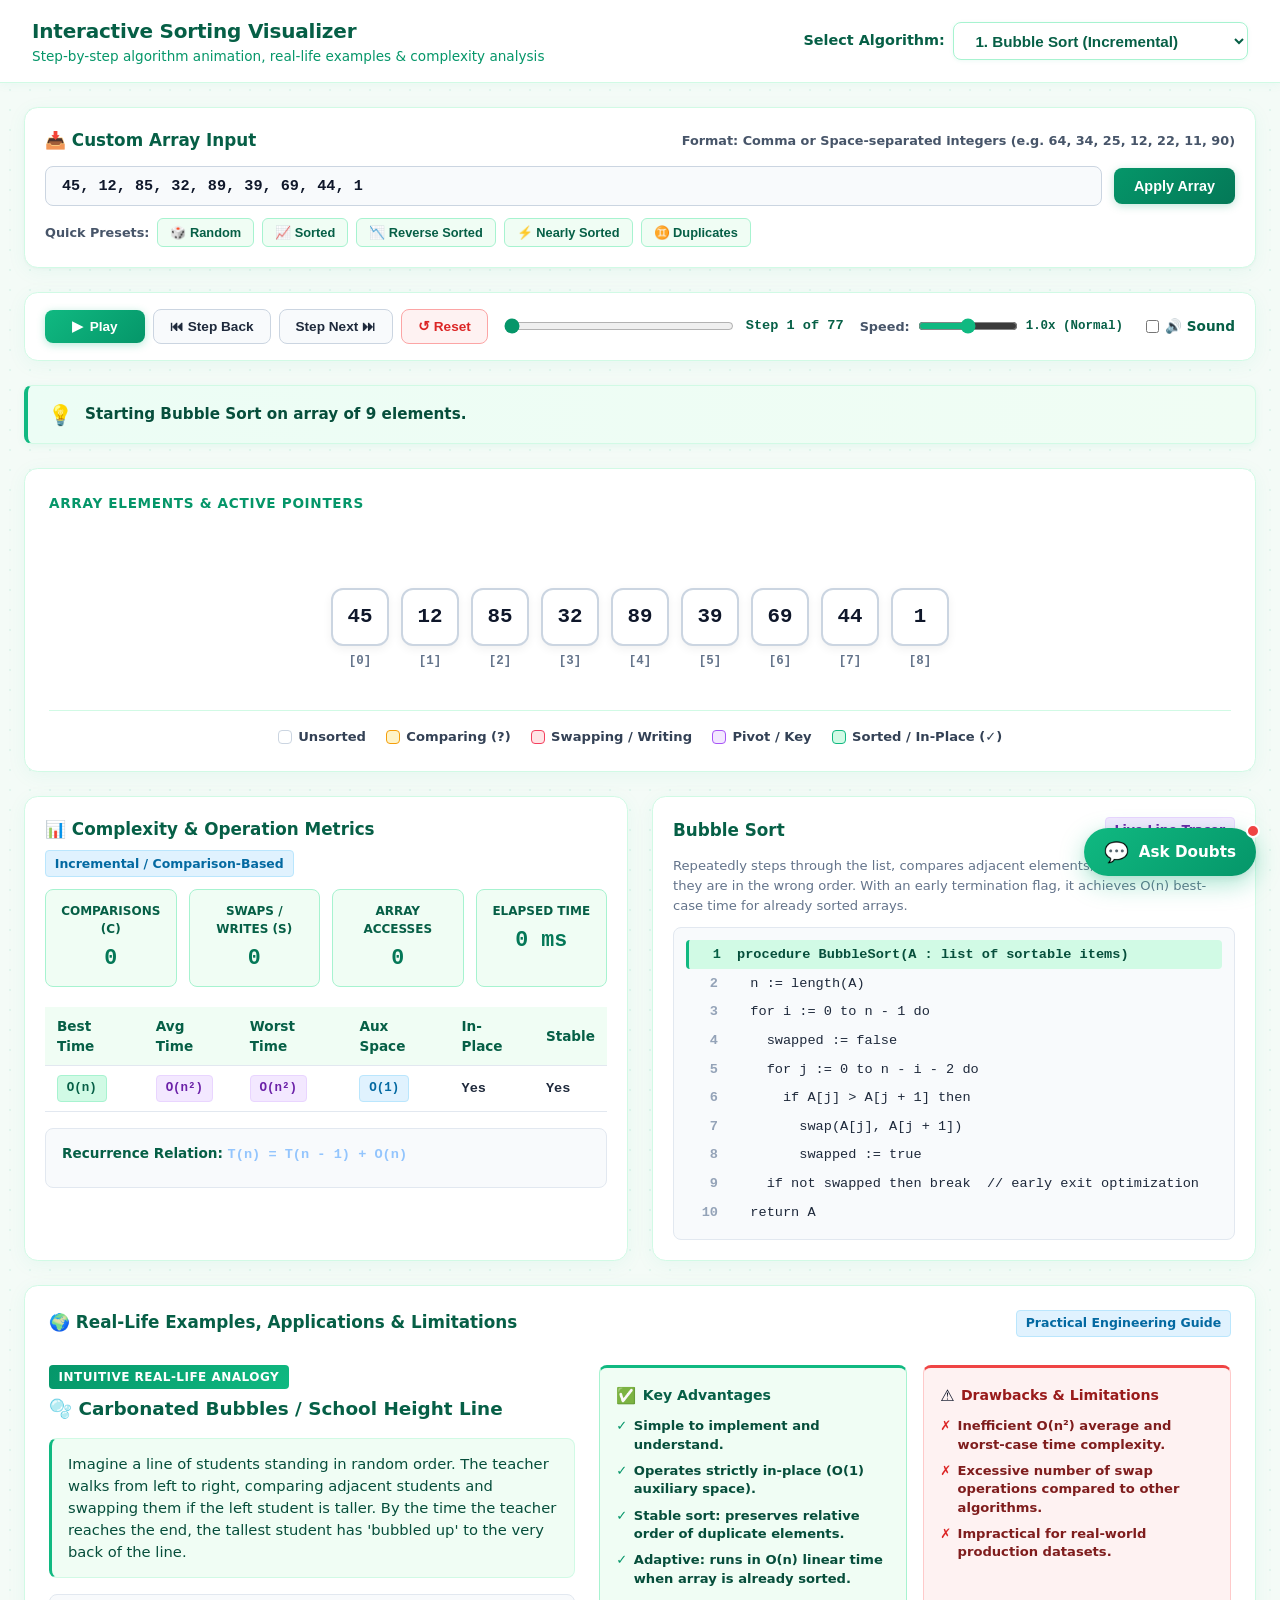
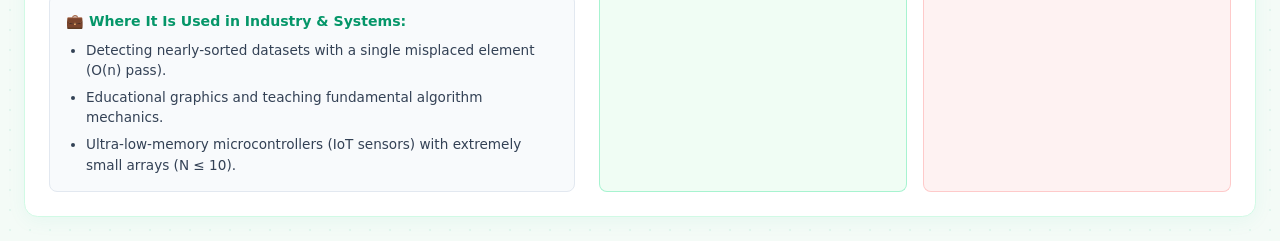
==== commit 2c283208: "Fix sorting algorithm paths" ====
--- a/index.html
+++ b/index.html
@@ -334,12 +334,12 @@
   <!-- Scripts in dependency order -->
   <script src="js/complexityData.js"></script>
   <script src="js/pseudocode.js"></script>
-  <script src="js/algorithms/bubbleSort.js"></script>
-  <script src="js/algorithms/selectionSort.js"></script>
-  <script src="js/algorithms/insertionSort.js"></script>
-  <script src="js/algorithms/mergeSort.js"></script>
-  <script src="js/algorithms/quickSort.js"></script>
-  <script src="js/algorithms/heapSort.js"></script>
+   <script src="./js/algorithm/bubbleSort.js"></script>
+   <script src="./js/algorithm/selectionSort.js"></script>
+   <script src="./js/algorithm/insertionSort.js"></script>
+   <script src="./js/algorithm/mergeSort.js"></script>
+   <script src="./js/algorithm/quickSort.js"></script>
+   <script src="./js/algorithm/heapSort.js"></script>
   <script src="js/visualizer.js"></script>
   <script src="js/chatbot.js"></script>
   <script src="js/app.js"></script>
